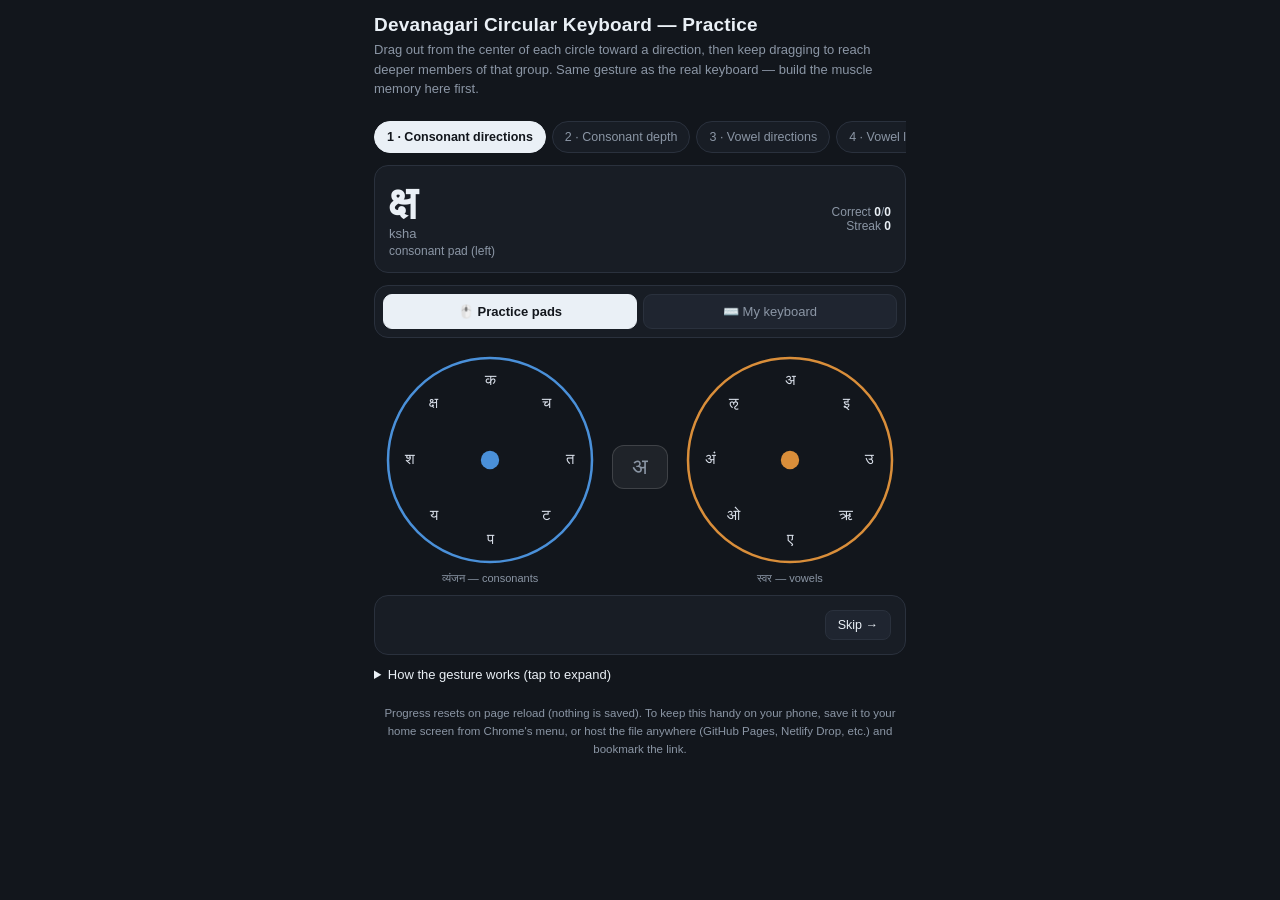
==== playground/sim.html @ 6f7e7283 "Add files" ====
<!DOCTYPE html>
<html lang="en">

<head>
    <meta charset="UTF-8">
    <meta name="viewport" content="width=device-width, initial-scale=1, maximum-scale=1, user-scalable=no">
    <title>Devanagari Circular Keyboard — Practice</title>
    <style>
        :root {
            --bg: #12161C;
            --panel: #181D25;
            --panel-2: #1F2530;
            --line: #2A313D;
            --text: #EAF0F6;
            --muted: #8B96A5;
            --consonant: #4A90D9;
            --consonant-dim: #2E5A82;
            --vowel: #D98E3A;
            --vowel-dim: #8A5B24;
            --good: #3FAE6A;
            --bad: #D9534F;
        }

        * {
            box-sizing: border-box;
            -webkit-tap-highlight-color: transparent;
        }

        html,
        body {
            margin: 0;
            padding: 0;
            background: var(--bg);
            color: var(--text);
            font-family: -apple-system, "Segoe UI", "Noto Sans Devanagari", "Nirmala UI", sans-serif;
            overscroll-behavior: none;
        }

        body {
            padding: 14px;
            max-width: 560px;
            margin: 0 auto;
        }

        header {
            margin-bottom: 12px;
        }

        header h1 {
            font-size: 19px;
            margin: 0 0 4px;
            letter-spacing: .2px;
        }

        header p {
            margin: 0;
            color: var(--muted);
            font-size: 13px;
            line-height: 1.5;
        }

        nav.stages {
            display: flex;
            gap: 6px;
            overflow-x: auto;
            padding: 10px 0 12px;
            -webkit-overflow-scrolling: touch;
            scrollbar-width: none;
        }

        nav.stages::-webkit-scrollbar {
            display: none;
        }

        nav.stages button {
            flex: none;
            background: var(--panel);
            border: 1px solid var(--line);
            color: var(--muted);
            padding: 8px 12px;
            border-radius: 999px;
            font-size: 12.5px;
            white-space: nowrap;
        }

        nav.stages button.active {
            background: var(--text);
            color: var(--bg);
            border-color: var(--text);
            font-weight: 600;
        }

        .card {
            background: var(--panel);
            border: 1px solid var(--line);
            border-radius: 14px;
            padding: 14px;
            margin-bottom: 12px;
        }

        .prompt {
            display: flex;
            align-items: center;
            justify-content: space-between;
            gap: 10px;
        }

        .prompt .target {
            font-size: 40px;
            font-weight: 600;
            line-height: 1;
        }

        .prompt .target.word {
            font-size: 30px;
        }

        .prompt .meta {
            text-align: right;
        }

        .prompt .translit {
            color: var(--muted);
            font-size: 13px;
        }

        .prompt .hint {
            color: var(--muted);
            font-size: 12px;
            margin-top: 3px;
        }

        .prompt .stat {
            font-size: 12px;
            color: var(--muted);
        }

        .prompt .stat b {
            color: var(--text);
        }

        .pads-row {
            display: flex;
            align-items: center;
            justify-content: center;
            gap: 6px;
            margin: 4px 0 10px;
        }

        .pad-wrap {
            flex: 1 1 0;
            display: flex;
            flex-direction: column;
            align-items: center;
            min-width: 0;
        }

        .pad-wrap canvas {
            width: 100%;
            max-width: 220px;
            aspect-ratio: 1/1;
            touch-action: none;
        }

        .pad-caption {
            font-size: 11px;
            color: var(--muted);
            margin-top: 2px;
        }

        #liveBadge {
            flex: none;
            min-width: 56px;
            height: 44px;
            padding: 0 10px;
            border-radius: 12px;
            background: rgba(255, 255, 255, .06);
            border: 1px solid rgba(255, 255, 255, .14);
            display: flex;
            align-items: center;
            justify-content: center;
            font-size: 22px;
            color: var(--muted);
            transition: background-color .18s ease;
        }

        .output-row {
            display: flex;
            align-items: center;
            gap: 8px;
            margin-bottom: 10px;
        }

        #typedOutput {
            flex: 1;
            background: var(--panel-2);
            border: 1px solid var(--line);
            border-radius: 10px;
            padding: 10px 12px;
            min-height: 20px;
            font-size: 17px;
            letter-spacing: .5px;
            white-space: nowrap;
            overflow-x: auto;
        }

        #typedOutput .cursor {
            opacity: .55;
        }

        #wordProgress {
            display: none;
        }

        .iconbtn {
            flex: none;
            width: 42px;
            height: 42px;
            border-radius: 10px;
            background: var(--panel-2);
            border: 1px solid var(--line);
            color: var(--text);
            font-size: 16px;
        }

        .feedback-row {
            display: flex;
            align-items: center;
            justify-content: space-between;
            gap: 10px;
        }

        #feedback {
            font-size: 13px;
            min-height: 18px;
        }

        #feedback.good {
            color: var(--good);
        }

        #feedback.bad {
            color: var(--bad);
        }

        .stats-mini {
            font-size: 12px;
            color: var(--muted);
            white-space: nowrap;
        }

        #skipBtn,
        #clearBtn {
            background: var(--panel-2);
            border: 1px solid var(--line);
            color: var(--text);
            padding: 7px 12px;
            border-radius: 8px;
            font-size: 12.5px;
        }

        details.legend {
            color: var(--muted);
            font-size: 12.5px;
        }

        details.legend summary {
            cursor: pointer;
            color: var(--text);
            font-size: 13px;
            margin-bottom: 6px;
        }

        details.legend ul {
            margin: 6px 0 0;
            padding-left: 18px;
            line-height: 1.6;
        }

        .mode-toggle {
            display: flex;
            gap: 6px;
        }

        .modebtn {
            flex: 1;
            background: var(--panel-2);
            border: 1px solid var(--line);
            color: var(--muted);
            padding: 9px 6px;
            border-radius: 9px;
            font-size: 13px;
        }

        .modebtn.active {
            background: var(--text);
            color: var(--bg);
            border-color: var(--text);
            font-weight: 600;
        }

        #realKeyboardInput {
            width: 100%;
            background: var(--panel-2);
            border: 1px solid var(--line);
            border-radius: 10px;
            padding: 12px;
            font-size: 20px;
            color: var(--text);
        }

        #realKeyboardInput::placeholder {
            color: var(--muted);
        }

        footer {
            margin: 16px 0 4px;
            color: var(--muted);
            font-size: 11.5px;
            line-height: 1.6;
            text-align: center;
        }

        footer a {
            color: var(--muted);
        }

        @media (min-width:420px) {
            .prompt .target {
                font-size: 46px;
            }
        }
    </style>
</head>

<body>

    <header>
        <h1>Devanagari Circular Keyboard — Practice</h1>
        <p>Drag out from the center of each circle toward a direction, then keep dragging to reach deeper members of
            that group. Same gesture as the real keyboard — build the muscle memory here first.</p>
    </header>

    <nav class="stages" id="stageNav"></nav>

    <div class="card prompt" id="promptCard">
        <div>
            <div class="target" id="targetDisplay">क</div>
            <div class="translit" id="targetTranslit">ka</div>
            <div class="hint" id="targetHint"></div>
        </div>
        <div class="meta">
            <div class="stat">Correct <b id="statCorrect">0</b>/<b id="statAttempts">0</b></div>
            <div class="stat">Streak <b id="statStreak">0</b></div>
        </div>
    </div>

    <div class="card" style="padding:8px;">
        <div class="mode-toggle">
            <button id="modePadsBtn" class="modebtn active">🖱️ Practice pads</button>
            <button id="modeRealBtn" class="modebtn">⌨️ My keyboard</button>
        </div>
    </div>

    <div class="pads-row" id="padsRow">
        <div class="pad-wrap">
            <canvas id="consonantCanvas"></canvas>
            <div class="pad-caption">व्यंजन — consonants</div>
        </div>
        <div id="liveBadge">अ</div>
        <div class="pad-wrap">
            <canvas id="vowelCanvas"></canvas>
            <div class="pad-caption">स्वर — vowels</div>
        </div>
    </div>

    <div class="card" id="realKeyboardCard" style="display:none;">
        <div style="font-size:12px;color:var(--muted);margin-bottom:8px;">
            Tap below and type using your installed keyboard — make sure it's switched to Devanagari Circular Keyboard
            first.
        </div>
        <input id="realKeyboardInput" type="text" autocomplete="off" autocapitalize="off" spellcheck="false"
            placeholder="Tap here to type…" />
    </div>

    <div class="output-row" id="outputRow">
        <div id="typedOutput"><span class="cursor">type here…</span></div>
        <button class="iconbtn" id="backspaceBtn" title="Backspace">⌫</button>
    </div>

    <div class="card feedback-row">
        <div>
            <div id="feedback"></div>
            <div class="stats-mini" id="stageAccuracy"></div>
        </div>
        <div style="display:flex;gap:8px;">
            <button id="clearBtn" style="display:none;">Clear</button>
            <button id="skipBtn">Skip →</button>
        </div>
    </div>

    <details class="legend">
        <summary>How the gesture works (tap to expand)</summary>
        <ul>
            <li><b>Short drag</b> toward a direction previews/commits that group's first letter.</li>
            <li><b>Drag past ~42% of the radius</b> and it locks onto that group — the rest fan out clockwise starting
                exactly where you dragged to.</li>
            <li><b>Vowels</b> use the exact same mechanic and spacing as consonants now — lock in, then sweep clockwise
                for the next form.</li>
            <li><b>अ after a consonant</b> inserts halant (्) instead of nothing — that's how conjuncts get built.</li>
            <li>Return all the way to the center to cancel a drag.</li>
            <li><b>⌨️ My keyboard mode:</b> practice with your actual installed keyboard instead of the on-screen pads —
                good for building real muscle memory once the basics feel familiar.</li>
        </ul>
    </details>

    <footer>
        Progress resets on page reload (nothing is saved). To keep this handy on your phone, save it to your home screen
        from Chrome's menu, or host the file anywhere (GitHub Pages, Netlify Drop, etc.) and bookmark the link.
    </footer>

    <script>
        (function () {
            "use strict";

            // ---------------------------------------------------------------
            // Data — mirrors DevanagariData.kt / CircularPadView.kt exactly
            // ---------------------------------------------------------------

            const CONSONANT_GROUPS = [
                ["त", "थ", "द", "ध", "न"],   // 0 E
                ["च", "छ", "ज", "झ", "ञ"],   // 1 NE
                ["क", "ख", "ग", "घ", "ङ"],   // 2 N
                ["क्ष", "त्र", "ज्ञ", "श्र"], // 3 NW
                ["श", "ष", "स", "ह"],       // 4 W
                ["य", "र", "ल", "व"],       // 5 SW
                ["प", "फ", "ब", "भ", "म"],   // 6 S
                ["ट", "ठ", "ड", "ढ", "ण"]    // 7 SE
            ];

            const VOWEL_GROUPS = [
                ["उ", "ऊ"], // 0 E
                ["इ", "ई"], // 1 NE
                ["अ", "आ", "अँ", "ऑ", "अ़"], // 2 N
                ["ऌ", "ॡ"], // 3 NW
                ["अं", "अः"], // 4 W
                ["ओ", "औ"], // 5 SW
                ["ए", "ऐ"], // 6 S
                ["ऋ", "ॠ"]  // 7 SE
            ];

            const VOWEL_MATRA = {
                "अ": "्", "आ": "ा", "इ": "ि", "ई": "ी", "उ": "ु", "ऊ": "ू",
                "ऋ": "ृ", "ॠ": "ॄ", "ऌ": "ॢ", "ॡ": "ॣ",
                "ए": "े", "ऐ": "ै", "ओ": "ो", "औ": "ौ", "अं": "ं", "अः": "ः",
                "अँ": "ँ", "ऑ": "ॉ",  "अ़":"़"
            };

            const TRANSLIT = {
                "क": "ka", "ख": "kha", "ग": "ga", "घ": "gha", "ङ": "nga",
                "च": "cha", "छ": "chha", "ज": "ja", "झ": "jha", "ञ": "nya",
                "ट": "Ta", "ठ": "Tha", "ड": "Da", "ढ": "Dha", "ण": "Na",
                "त": "ta", "थ": "tha", "द": "da", "ध": "dha", "न": "na",
                "प": "pa", "फ": "pha", "ब": "ba", "भ": "bha", "म": "ma",
                "य": "ya", "र": "ra", "ल": "la", "व": "va",
                "श": "sha", "ष": "Sha", "स": "sa", "ह": "ha",
                "क्ष": "ksha", "त्र": "tra", "ज्ञ": "gya", "श्र": "shra",
                "अ": "a (→ halant)", "आ": "aa", "इ": "i", "ई": "ii", "उ": "u", "ऊ": "uu",
                "ऋ": "ri", "ॠ": "rri", "ऌ": "lri", "ॡ": "lrii",
                "ए": "e", "ऐ": "ai", "ओ": "o", "औ": "au", "अं": "an", "अः": "ah",
                "अँ": "an (nasalized)", "ऑ": "aw (loanword o)", "अ़": "a (nukta)"
            };

            const ALL_CONSONANTS = [...new Set(CONSONANT_GROUPS.flat())].sort((a, b) => b.length - a.length);
            const BASE_CONSONANTS = CONSONANT_GROUPS.map(g => g[0]);
            const DEPTH_CONSONANTS = CONSONANT_GROUPS.flatMap(g => g.slice(1));
            const BASE_VOWELS = VOWEL_GROUPS.map(g => g[0]);
            const LONG_VOWELS = VOWEL_GROUPS.map(g => g[1]).filter((v, i) => v !== BASE_VOWELS[i]);

            const WORDS = ["कमल", "समय", "चाय", "घर", "फूल", "केला", "सेब", "पानी", "मकान", "किताब"];

            // ---------------------------------------------------------------
            // Drag pad (mirrors CircularPadView.kt's math 1:1)
            // ---------------------------------------------------------------

            function normAngle(dx, dy) {
                let a = Math.atan2(-dy, dx) * 180 / Math.PI;
                if (a < 0) a += 360;
                return a;
            }
            function sectorFromAngle(a) { return Math.round(a / 45) % 8; }
            function clockwiseDelta(anchor, current) {
                let d = (anchor - current) % 360;
                if (d < 0) d += 360;
                return d;
            }
            function vibrate(ms) { if (navigator.vibrate) navigator.vibrate(ms); }

            class DragPad {
                constructor(canvas, opts) {
                    this.canvas = canvas;
                    this.ctx = canvas.getContext("2d");
                    this.groups = opts.groups;
                    this.fanStepDeg = opts.fanStepDeg;
                    this.fanClockwise = opts.fanClockwise !== false;
                    this.accent = opts.accent;
                    this.onCharacter = opts.onCharacter || function () { };
                    this.onPreview = opts.onPreview || function () { };

                    this.deadZoneFrac = 0.16;
                    this.lockThresholdFrac = 0.42;

                    this.dragging = false; this.dragX = 0; this.dragY = 0;
                    this.previewChar = null; this.lockedSector = null; this.hoverSector = null; this.fanIndex = -1;

                    this.resize();
                    window.addEventListener("resize", () => this.resize());

                    canvas.addEventListener("pointerdown", e => this.onDown(e));
                    canvas.addEventListener("pointermove", e => this.onMove(e));
                    canvas.addEventListener("pointerup", e => this.onUp(e));
                    canvas.addEventListener("pointercancel", e => this.onCancel(e));
                }

                resize() {
                    const rect = this.canvas.getBoundingClientRect();
                    const size = rect.width || 220;
                    const dpr = window.devicePixelRatio || 1;
                    this.canvas.width = size * dpr;
                    this.canvas.height = size * dpr;
                    this.ctx.setTransform(dpr, 0, 0, dpr, 0, 0);
                    this.cx = size / 2; this.cy = size / 2; this.radius = size / 2 - 8;
                    this.draw();
                }

                localXY(e) {
                    const rect = this.canvas.getBoundingClientRect();
                    return [e.clientX - rect.left, e.clientY - rect.top];
                }

                onDown(e) {
                    this.canvas.setPointerCapture(e.pointerId);
                    this.dragging = true; this.dragX = 0; this.dragY = 0;
                    this.previewChar = null; this.hoverSector = null; this.lockedSector = null; this.fanIndex = -1;
                    this.onPreview(null);
                    this.draw();
                }

                onMove(e) {
                    if (!this.dragging) return;
                    const [x, y] = this.localXY(e);
                    let dx = x - this.cx, dy = y - this.cy;
                    const dist = Math.hypot(dx, dy);
                    if (dist > this.radius) { const s = this.radius / dist; dx *= s; dy *= s; }
                    this.dragX = dx; this.dragY = dy;
                    this.updateDrag(dx, dy);
                    this.draw();
                }

                onUp(e) {
                    if (!this.dragging) return;
                    this.updateDrag(this.dragX, this.dragY);
                    const ch = this.previewChar;
                    this.dragging = false; this.previewChar = null; this.hoverSector = null; this.lockedSector = null; this.fanIndex = -1;
                    this.draw();
                    if (ch != null) {
                        vibrate(15);
                        this.onCharacter(ch);
                    } else {
                        this.onPreview(null);
                    }
                }

                onCancel() {
                    this.dragging = false; this.previewChar = null; this.hoverSector = null; this.lockedSector = null; this.fanIndex = -1;
                    this.onPreview(null);
                    this.draw();
                }

                updateDrag(dx, dy) {
                    const dist = Math.hypot(dx, dy);
                    const deadZone = this.radius * this.deadZoneFrac;
                    const wasLocked = this.lockedSector != null;

                    if (dist < deadZone) {
                        this.previewChar = null; this.hoverSector = null; this.lockedSector = null; this.fanIndex = -1;
                    } else {
                        const angle = normAngle(dx, dy);
                        const lockThreshold = this.radius * this.lockThresholdFrac;
                        if (this.lockedSector == null && dist < lockThreshold) {
                            const sector = sectorFromAngle(angle);
                            this.hoverSector = sector;
                            this.previewChar = (this.groups[sector] || [])[0] || null;
                        } else {
                            const sector = this.lockedSector != null ? this.lockedSector : sectorFromAngle(angle);
                            this.lockedSector = sector;
                            const list = this.groups[sector] || [];
                            if (list.length === 0) { this.previewChar = null; }
                            else {
                                const anchor = sector * 45;
                                const maxSweep = this.fanStepDeg * (list.length - 1);
                                const wrongDirectionThreshold = maxSweep + this.fanStepDeg / 2;
                                let delta = this.fanClockwise ? clockwiseDelta(anchor, angle) : clockwiseDelta(angle, anchor);
                                if (delta > wrongDirectionThreshold) delta = 0;
                                const clamped = Math.min(Math.max(delta, 0), maxSweep);
                                const idx = list.length <= 1 ? 0 : Math.min(list.length - 1, Math.round(clamped / this.fanStepDeg));
                                this.fanIndex = idx;
                                this.previewChar = list[idx];
                            }
                        }
                    }
                    if (!wasLocked && this.lockedSector != null) vibrate(8);
                    this.onPreview(this.previewChar);
                }

                fanAngle(anchor, index) {
                    return this.fanClockwise ? anchor - index * this.fanStepDeg : anchor + index * this.fanStepDeg;
                }

                drawAt(text, angleDeg, r, color, weight) {
                    const rad = angleDeg * Math.PI / 180;
                    const x = this.cx + Math.cos(rad) * r;
                    const y = this.cy - Math.sin(rad) * r;
                    const ctx = this.ctx;
                    ctx.fillStyle = color;
                    ctx.font = (weight || "400") + " " + Math.round(this.radius * 0.15) + "px sans-serif";
                    ctx.textAlign = "center"; ctx.textBaseline = "middle";
                    ctx.fillText(text, x, y);
                }

                draw() {
                    const ctx = this.ctx;
                    ctx.clearRect(0, 0, this.canvas.width, this.canvas.height);
                    ctx.strokeStyle = this.accent; ctx.lineWidth = 2.5;
                    ctx.beginPath(); ctx.arc(this.cx, this.cy, this.radius, 0, Math.PI * 2); ctx.stroke();

                    if (this.lockedSector == null) {
                        for (let s = 0; s < 8; s++) {
                            const label = (this.groups[s] || [])[0];
                            if (!label) continue;
                            const isHover = this.dragging && this.hoverSector === s;
                            this.drawAt(label, s * 45, this.radius * 0.78, isHover ? "#FFFFFF" : "#D8DEE8", isHover ? "600" : "400");
                        }
                    } else {
                        const list = this.groups[this.lockedSector] || [];
                        const anchor = this.lockedSector * 45;
                        list.forEach((ch, i) => {
                            const angle = this.fanAngle(anchor, i);
                            const isHover = i === this.fanIndex;
                            this.drawAt(ch, angle, this.radius * 0.86, isHover ? "#FFFFFF" : "#D8DEE8", isHover ? "600" : "400");
                        });
                    }

                    if (this.dragging) {
                        const kx = this.cx + this.dragX, ky = this.cy + this.dragY;
                        ctx.strokeStyle = this.accent; ctx.lineWidth = 3;
                        ctx.beginPath(); ctx.moveTo(this.cx, this.cy); ctx.lineTo(kx, ky); ctx.stroke();
                        ctx.fillStyle = this.accent;
                        ctx.beginPath(); ctx.arc(kx, ky, this.radius * 0.09, 0, Math.PI * 2); ctx.fill();
                    } else {
                        ctx.fillStyle = this.accent;
                        ctx.beginPath(); ctx.arc(this.cx, this.cy, this.radius * 0.09, 0, Math.PI * 2); ctx.fill();
                    }
                }

                reset() {
                    this.dragging = false; this.previewChar = null; this.lockedSector = null; this.hoverSector = null; this.fanIndex = -1;
                    this.draw();
                }
            }

            // ---------------------------------------------------------------
            // Practice text buffer (mirrors DevanagariIME.kt's matra logic)
            // ---------------------------------------------------------------

            let buffer = "";

            function bareConsonant() {
                if (!buffer) return null;
                const tail = buffer.slice(-4);
                return ALL_CONSONANTS.find(c => tail.endsWith(c)) || null;
            }
            function bufferCommitConsonant(ch) { buffer += ch; }
            function bufferCommitVowel(ch) {
                const bare = bareConsonant();
                if (bare) {
                    const matra = VOWEL_MATRA[ch] || "";
                    if (matra) buffer += matra;
                } else {
                    buffer += ch;
                }
            }
            function bufferBackspace() { buffer = buffer.slice(0, -1); }

            // ---------------------------------------------------------------
            // Live badge
            // ---------------------------------------------------------------

            const liveBadge = document.getElementById("liveBadge");
            let badgeFadeTimer = null;

            function updateLiveBadge(ch, accent) {
                if (badgeFadeTimer) { clearTimeout(badgeFadeTimer); badgeFadeTimer = null; }
                if (ch == null) {
                    liveBadge.textContent = "अ";
                    liveBadge.style.color = "var(--muted)";
                    liveBadge.style.background = "rgba(255,255,255,.06)";
                } else {
                    liveBadge.textContent = ch;
                    liveBadge.style.color = accent;
                    liveBadge.style.background = "rgba(255,255,255,.06)";
                }
            }
            function flashBadge(ch, accent) {
                if (badgeFadeTimer) { clearTimeout(badgeFadeTimer); badgeFadeTimer = null; }
                liveBadge.textContent = ch;
                liveBadge.style.color = accent;
                liveBadge.style.background = accent + "55";
                badgeFadeTimer = setTimeout(() => {
                    liveBadge.textContent = "अ";
                    liveBadge.style.color = "var(--muted)";
                    liveBadge.style.background = "rgba(255,255,255,.06)";
                }, 350);
            }

            // ---------------------------------------------------------------
            // Stage definitions
            // ---------------------------------------------------------------

            const stages = [
                {
                    id: "c-dir", label: "1 · Consonant directions", mode: "single", pad: "consonant", pool: BASE_CONSONANTS,
                    blurb: "Short drag toward each direction. No locking needed yet."
                },
                {
                    id: "c-depth", label: "2 · Consonant depth", mode: "single", pad: "consonant", pool: DEPTH_CONSONANTS,
                    blurb: "Drag past the lock point, then sweep clockwise to reach this letter."
                },
                {
                    id: "v-dir", label: "3 · Vowel directions", mode: "single", pad: "vowel", pool: BASE_VOWELS,
                    blurb: "Short drag on the vowel side. Same 8 directions as consonants."
                },
                {
                    id: "v-long", label: "4 · Vowel long forms", mode: "single", pad: "vowel", pool: LONG_VOWELS,
                    blurb: "Lock in, then sweep clockwise — same spacing as the consonant rows now."
                },
                {
                    id: "combo", label: "5 · Syllable combos", mode: "combo",
                    blurb: "Drag a consonant, then a vowel, to build this exact syllable."
                },
                {
                    id: "words", label: "6 · Words", mode: "word", pool: WORDS,
                    blurb: "Type the whole word. Backspace if you go off-track."
                },
                {
                    id: "free", label: "7 · Free practice", mode: "free",
                    blurb: "No target — just explore. Everything you type shows below."
                }
            ];

            let currentStageIndex = 0;
            let currentTarget = "";
            let stageStats = {}; // per-stage {correct, attempts}
            stages.forEach(s => stageStats[s.id] = { correct: 0, attempts: 0 });
            let streak = 0;

            const stageNav = document.getElementById("stageNav");
            stages.forEach((s, i) => {
                const btn = document.createElement("button");
                btn.textContent = s.label;
                btn.addEventListener("click", () => selectStage(i));
                stageNav.appendChild(btn);
            });

            function renderStageNav() {
                [...stageNav.children].forEach((btn, i) => btn.classList.toggle("active", i === currentStageIndex));
            }

            function pickFromPool(pool, avoid) {
                if (pool.length === 1) return pool[0];
                let choice;
                do { choice = pool[Math.floor(Math.random() * pool.length)]; } while (choice === avoid);
                return choice;
            }

            let usingRealKeyboard = false;

            function nextTarget() {
                const stage = stages[currentStageIndex];
                buffer = "";
                const realInput = document.getElementById("realKeyboardInput");
                if (realInput) realInput.value = "";
                document.getElementById("feedback").textContent = "";
                document.getElementById("feedback").className = "";
                if (stage.mode === "single") {
                    currentTarget = pickFromPool(stage.pool, currentTarget);
                } else if (stage.mode === "combo") {
                    const c = CONSONANT_GROUPS.flat()[Math.floor(Math.random() * CONSONANT_GROUPS.flat().length)];
                    const vAll = [...BASE_VOWELS, ...LONG_VOWELS];
                    const v = vAll[Math.floor(Math.random() * vAll.length)];
                    const matra = VOWEL_MATRA[v] || "";
                    currentTarget = c + matra;
                } else if (stage.mode === "word") {
                    currentTarget = pickFromPool(stage.pool, currentTarget);
                } else {
                    currentTarget = "";
                }
                renderPrompt();
                renderOutput();
            }

            function renderPrompt() {
                const stage = stages[currentStageIndex];
                const targetEl = document.getElementById("targetDisplay");
                const translitEl = document.getElementById("targetTranslit");
                const hintEl = document.getElementById("targetHint");
                const promptCard = document.getElementById("promptCard");

                if (stage.mode === "free") {
                    promptCard.style.display = "none";
                } else {
                    promptCard.style.display = "flex";
                }

                if (stage.mode === "single") {
                    targetEl.className = "target";
                    targetEl.textContent = currentTarget;
                    translitEl.textContent = TRANSLIT[currentTarget] || "";
                    hintEl.textContent = usingRealKeyboard
                        ? (stage.pad === "consonant" ? "consonant side of your keyboard" : "vowel side of your keyboard")
                        : (stage.pad === "consonant" ? "consonant pad (left)" : "vowel pad (right)");
                } else if (stage.mode === "combo") {
                    targetEl.className = "target";
                    targetEl.textContent = currentTarget;
                    translitEl.textContent = "";
                    hintEl.textContent = "type consonant, then vowel";
                } else if (stage.mode === "word") {
                    targetEl.className = "target word";
                    targetEl.textContent = currentTarget;
                    translitEl.textContent = "";
                    hintEl.textContent = "";
                }

                document.getElementById("statCorrect").textContent = stageStats[stage.id] ? stageStats[stage.id].correct : 0;
                document.getElementById("statAttempts").textContent = stageStats[stage.id] ? stageStats[stage.id].attempts : 0;
                document.getElementById("statStreak").textContent = streak;

                const outputRow = document.getElementById("outputRow");
                const realCard = document.getElementById("realKeyboardCard");
                if (usingRealKeyboard) {
                    outputRow.style.display = "none";
                    realCard.style.display = "block";
                } else {
                    realCard.style.display = "none";
                    outputRow.style.display = (stage.mode === "combo" || stage.mode === "word" || stage.mode === "free") ? "flex" : "none";
                }

                document.getElementById("clearBtn").style.display = stage.mode === "free" ? "inline-block" : "none";
                document.getElementById("skipBtn").style.display = stage.mode === "free" ? "none" : "inline-block";

                const acc = stageStats[stage.id];
                const pct = acc && acc.attempts ? Math.round(100 * acc.correct / acc.attempts) : 0;
                document.getElementById("stageAccuracy").textContent = acc && acc.attempts ? (pct + "% this stage") : "";
            }

            function renderOutput() {
                const el = document.getElementById("typedOutput");
                if (buffer.length === 0) {
                    el.innerHTML = '<span class="cursor">type here…</span>';
                } else {
                    el.textContent = buffer;
                }
            }

            function handleSuccess() {
                const stage = stages[currentStageIndex];
                stageStats[stage.id].correct++;
                stageStats[stage.id].attempts++;
                streak++;
                vibrate([12, 40, 12]);
                const fb = document.getElementById("feedback");
                fb.textContent = "Correct ✓";
                fb.className = "good";
                setTimeout(nextTarget, 450);
                renderPrompt();
            }

            function handleMiss() {
                const stage = stages[currentStageIndex];
                stageStats[stage.id].attempts++;
                streak = 0;
                vibrate([20, 30, 20, 30, 20]);
                const fb = document.getElementById("feedback");
                fb.textContent = (stage.mode === "single") ? "Not quite — try again." : "That's not on track — backspace and try again.";
                fb.className = "bad";
                renderPrompt();
            }

            /** Single check used by both input sources (drag pads and a real
             *  keyboard typing into #realKeyboardInput) — success when the buffer
             *  matches the target exactly, a miss as soon as it can no longer lead
             *  there. Single-character targets are just the length-1 case of the
             *  same rule as combos/words. */
            function evaluateBuffer() {
                const stage = stages[currentStageIndex];
                if (stage.mode === "free") return;
                if (buffer === currentTarget) {
                    handleSuccess();
                } else if (!currentTarget.startsWith(buffer)) {
                    handleMiss();
                }
            }

            function onPadCommit(padName, ch) {
                const accent = padName === "consonant" ? "#4A90D9" : "#D98E3A";
                flashBadge(ch, accent);
                if (padName === "consonant") bufferCommitConsonant(ch);
                else bufferCommitVowel(ch);
                renderOutput();
                evaluateBuffer();
            }

            document.getElementById("backspaceBtn").addEventListener("click", () => {
                bufferBackspace();
                renderOutput();
            });
            document.getElementById("clearBtn").addEventListener("click", () => {
                buffer = "";
                renderOutput();
            });
            document.getElementById("skipBtn").addEventListener("click", () => {
                nextTarget();
            });

            // ---------------------------------------------------------------
            // Mode toggle: on-screen practice pads vs. a real installed keyboard
            // ---------------------------------------------------------------

            function setMode(real) {
                usingRealKeyboard = real;
                document.getElementById("modePadsBtn").classList.toggle("active", !real);
                document.getElementById("modeRealBtn").classList.toggle("active", real);
                document.getElementById("padsRow").style.display = real ? "none" : "flex";
                buffer = "";
                const input = document.getElementById("realKeyboardInput");
                input.value = "";
                updateLiveBadge(null, "#4A90D9");
                renderOutput();
                renderPrompt();
                if (real) setTimeout(() => input.focus(), 60);
            }

            document.getElementById("modePadsBtn").addEventListener("click", () => setMode(false));
            document.getElementById("modeRealBtn").addEventListener("click", () => setMode(true));

            document.getElementById("realKeyboardInput").addEventListener("input", (e) => {
                buffer = e.target.value;
                renderOutput();
                evaluateBuffer();
            });

            function selectStage(i) {
                currentStageIndex = i;
                renderStageNav();
                nextTarget();
            }

            // ---------------------------------------------------------------
            // Wire up the pads
            // ---------------------------------------------------------------

            const consonantPad = new DragPad(document.getElementById("consonantCanvas"), {
                groups: CONSONANT_GROUPS,
                fanStepDeg: 46,
                fanClockwise: true,
                accent: "#4A90D9",
                onCharacter: ch => onPadCommit("consonant", ch),
                onPreview: ch => updateLiveBadge(ch, "#4A90D9")
            });

            const vowelPad = new DragPad(document.getElementById("vowelCanvas"), {
                groups: VOWEL_GROUPS,
                fanStepDeg: 46,
                fanClockwise: true,
                accent: "#D98E3A",
                onCharacter: ch => onPadCommit("vowel", ch),
                onPreview: ch => updateLiveBadge(ch, "#D98E3A")
            });

            renderStageNav();
            nextTarget();

        })();
    </script>
</body>

</html>
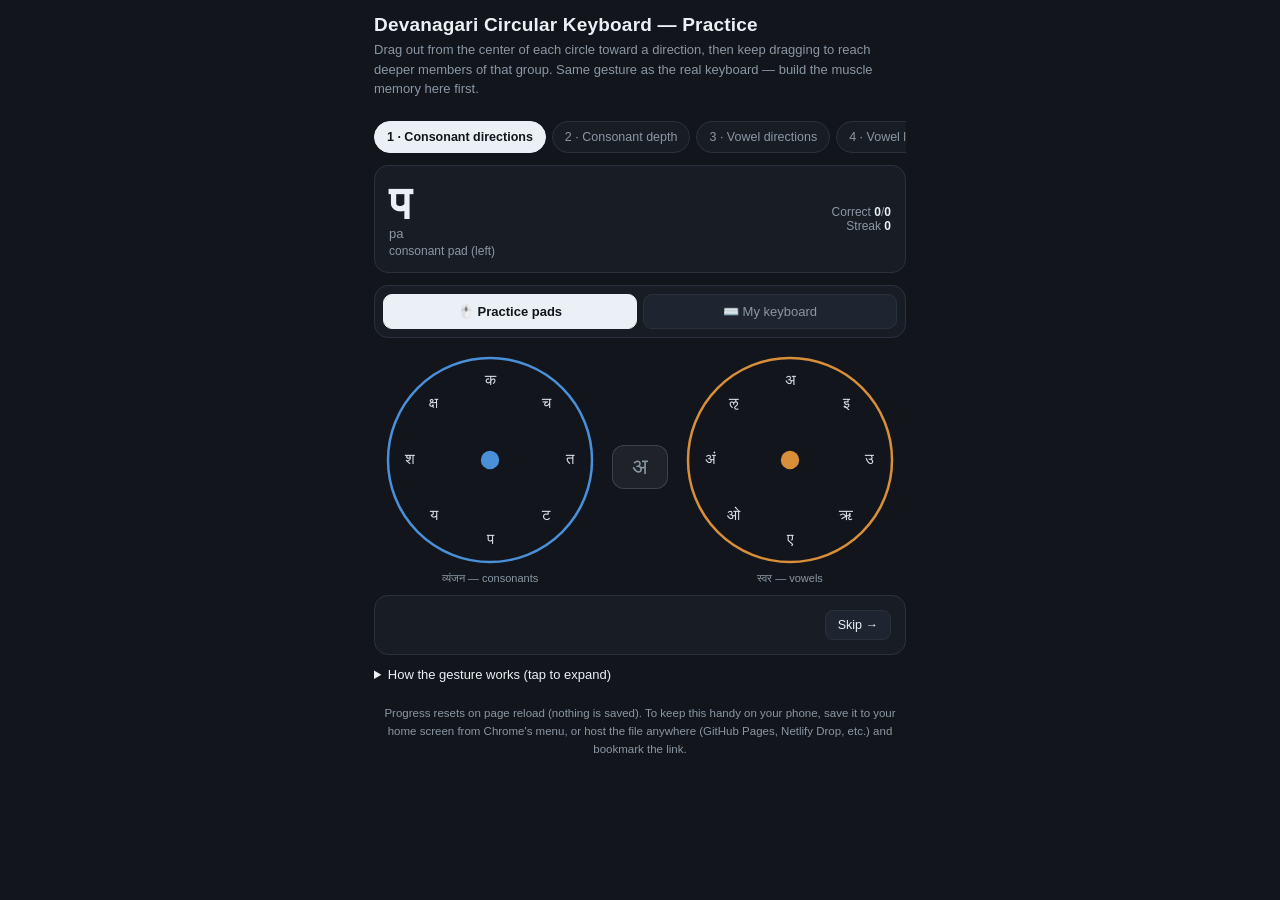
==== commit 9480e741: "Bugfix: Not clearing the buffer when using pads for input" ====
--- a/playground/sim.html
+++ b/playground/sim.html
@@ -893,6 +893,12 @@
                 const fb = document.getElementById("feedback");
                 fb.textContent = (stage.mode === "single") ? "Not quite — try again." : "That's not on track — backspace and try again.";
                 fb.className = "bad";
+                if (stage.mode === "single") {
+                    buffer = "";
+                    const realInput = document.getElementById("realKeyboardInput");
+                    if (realInput) realInput.value = "";
+                    renderOutput();
+                }
                 renderPrompt();
             }
 
@@ -994,4 +1000,4 @@
     </script>
 </body>
 
-</html>+</html>
